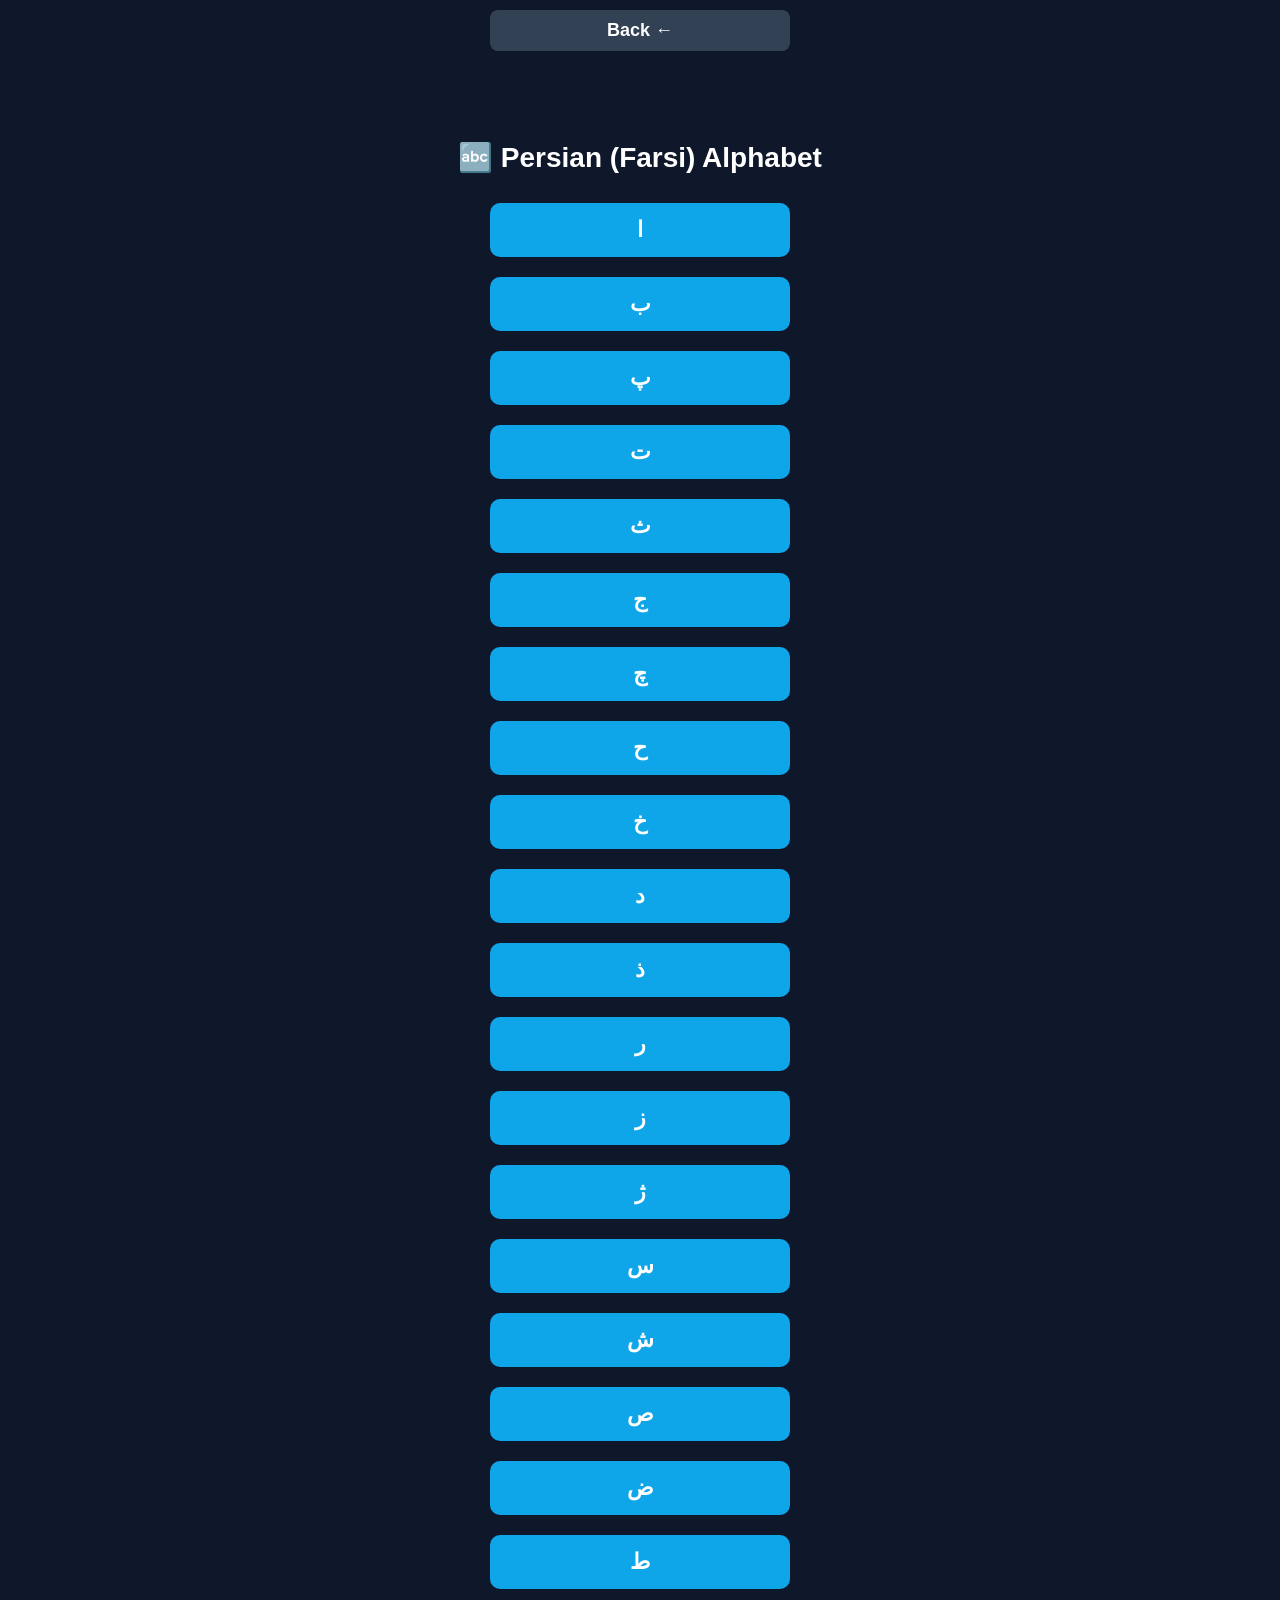
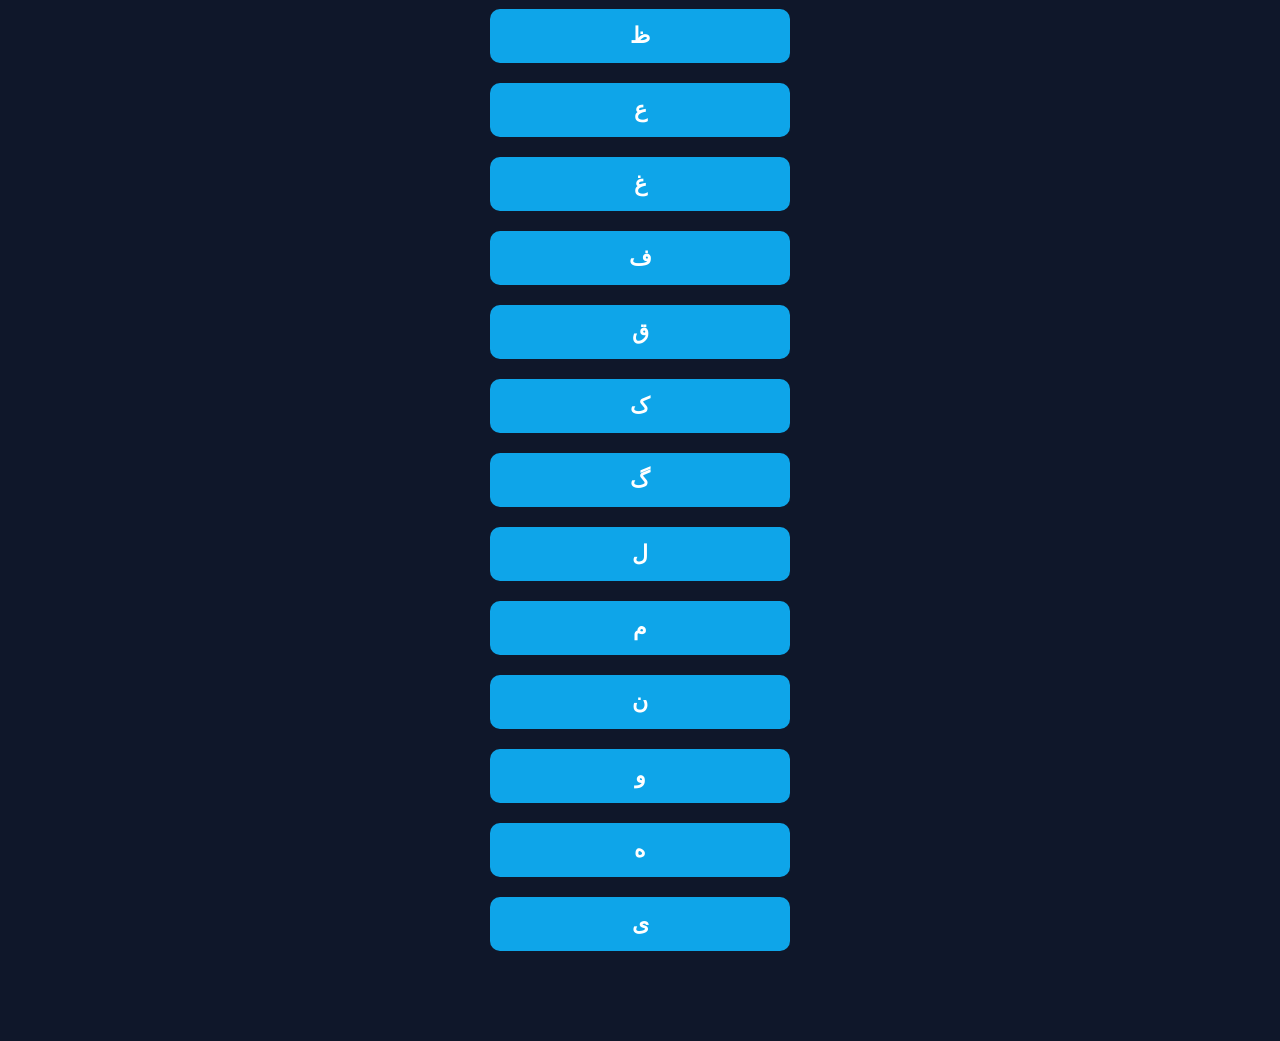
==== characters.html @ 45ba9312 "Add files via upload" ====
<!DOCTYPE html> 
<html lang="en">
<head>
  <meta name="viewport" content="width=device-width, initial-scale=1.0">
  <title>FarsiFlow - Characters</title>
  <link rel="stylesheet" href="style.css">
</head>

<body>

  <button class="back-btn" onclick="goBack()">← Back</button>

  <div class="container">
    <h1>Persian (Farsi) Alphabet 🔤</h1>

    <!-- Character List -->
    <div id="characterList" dir="rtl"></div>
  </div>

  <script src="characters.js"></script>

  <script>
    function goBack() {
      window.history.back();
    }
  </script>

</body>
</html>
---- style.css ----
/* ===== GLOBAL ===== */
body {
  margin: 0;
  padding: 0;
  background: #0f172a;
  color: white;
  font-family: 'Segoe UI', Arial, 'Noto Naskh Arabic', sans-serif;
  text-align: center;
  direction: rtl;
}

/* ===== CONTAINER ===== */
.container {
  width: 90%;
  max-width: 500px;
  margin: 80px auto;
}

/* ===== HEADINGS ===== */
h1 { font-size: 28px; }
h2 { margin-top: 40px; font-size: 26px; }
p { font-size: 16px; }

/* ===== BUTTONS ===== */
button {
  width: 90%;
  max-width: 300px;
  padding: 14px;
  margin: 10px auto;
  font-size: 18px;
  font-weight: bold;
  border: none;
  border-radius: 10px;
  cursor: pointer;
  background: #22c55e;
  color: black;
  transition: 0.2s;
}

button:hover {
  background: #16a34a;
}

/* ===== MENU ===== */
.level-buttons {
  display: flex;
  flex-direction: column;
  align-items: center;
  gap: 15px;
}

.level-buttons button {
  background: #1e293b;
  color: white;
}

.level-buttons button:hover {
  background: #334155;
}

/* ===== BACK BUTTON ===== */
.back-btn {
  display: inline-block;
  margin: 10px;
  padding: 10px 16px;
  background: #334155;
  color: white;
  border-radius: 8px;
}

.back-btn:hover {
  background: #475569;
}

/* ===== CHARACTER LIST ===== */
#characterList button {
  background: #0ea5e9;
  color: white;
  font-size: 22px;
}

/* ===== VIEWER ===== */
.viewer-card {
  background: #1e293b;
  padding: 20px;
  border-radius: 15px;
  margin: 20px auto;
  max-width: 400px;
}

#charDisplay {
  font-size: 90px;
  margin: 10px 0;
}

.info-text {
  font-size: 20px;
  color: #38bdf8;
}

/* ===== FORMS ===== */
.forms-container {
  display: flex;
  flex-direction: column;
  gap: 15px;
}

.form-card {
  background: #1e293b;
  padding: 15px;
  border-radius: 12px;
}

.form-char {
  font-size: 60px;
  background: #0f172a;
  padding: 20px;
  border-radius: 10px;
}

/* ===== STORIES LIST ===== */
#storyList {
  margin-top: 40px;
  display: flex;
  flex-direction: column;
  align-items: center;
  gap: 20px;
}

.story-btn {
  background: #1e293b;
  padding: 18px;
  width: 250px;
  border-radius: 12px;
  transition: 0.2s;
}

.story-btn:hover {
  background: #38bdf8;
  color: black;
}

/* ===== STORY VIEWER (FIXED GRID) ===== */
#storyContainer {
  max-width: 900px;
  margin: 80px auto;

  display: flex;
  flex-wrap: wrap;
  justify-content: center; /* 🔥 centered stable grid */
  gap: 12px;

  direction: rtl;
}

/* ===== WORD BUTTONS (FINAL) ===== */
.word {
  width: 90px;        /* 🔥 fixed width */
  height: 60px;       /* 🔥 fixed height */

  background: #1e293b;
  color: white;

  display: inline-flex;   /* 🔥 important */
  align-items: center;
  justify-content: center;

  border-radius: 12px;
  font-size: 20px;

  cursor: pointer;
  transition: 0.2s;

  white-space: nowrap;
overflow: hidden;
text-overflow: ellipsis;

  box-sizing: border-box; /* 🔥 prevents resizing */
}

.word:hover {
  background: #38bdf8;
  color: black;
}

/* ===== POPUP (NO CLICK BLOCKING) ===== */
#popup {
  position: fixed;
  background: #1e293b;
  color: white;

  padding: 12px 16px;
  border-radius: 12px;

  font-size: 14px;
  display: none;

  z-index: 1000;
  max-width: 220px;
  text-align: center;

  box-shadow: 0 8px 25px rgba(0,0,0,0.6);

  pointer-events: none; /* 🔥 critical */
}

/* ===== SEARCH ===== */
.result-card {
  background: #1e293b;
  padding: 15px;
  border-radius: 12px;
}

/* ===== CONTACT FORM ===== */
.contact-form {
  display: flex;
  flex-direction: column;
  align-items: center;

  width: 100%;
  max-width: 400px;
  margin: 20px auto;
}

/* INPUTS */
.contact-form input,
.contact-form textarea {
  width: 100%;
  padding: 14px;
  margin: 10px 0;

  border: none;
  border-radius: 10px;

  background: #1e293b;
  color: white;

  font-size: 15px;
  outline: none;
}

/* TEXTAREA */
.contact-form textarea {
  height: 120px;
  resize: none;
}

/* BUTTON */
.contact-btn {
  width: 100%;
  padding: 14px;
  margin-top: 10px;

  background: #22c55e;
  color: black;

  border: none;
  border-radius: 10px;

  font-weight: bold;
  font-size: 16px;

  cursor: pointer;
}

.contact-btn:hover {
  background: #16a34a;
}

/* ===== MOBILE ===== */
@media (max-width: 480px) {
  #charDisplay { font-size: 60px; }
}

/* ===== SEARCH INPUT ===== */
.search-input {
  width: 100%;
  max-width: 400px;
  padding: 14px 16px;
  margin: 20px auto;
  display: block;

  font-size: 16px;
  border-radius: 10px;
  border: none;

  background: #1e293b;
  color: white;

  outline: none;
}

/* ===== SEARCH BUTTON ===== */
.search-btn {
  width: 100%;
  max-width: 400px;
  padding: 14px;
  margin: 10px auto 20px;
  display: block;

  font-size: 16px;
  font-weight: bold;

  background: #22c55e;
  color: black;

  border: none;
  border-radius: 10px;

  cursor: pointer;
}

.search-btn:hover {
  background: #16a34a;
}
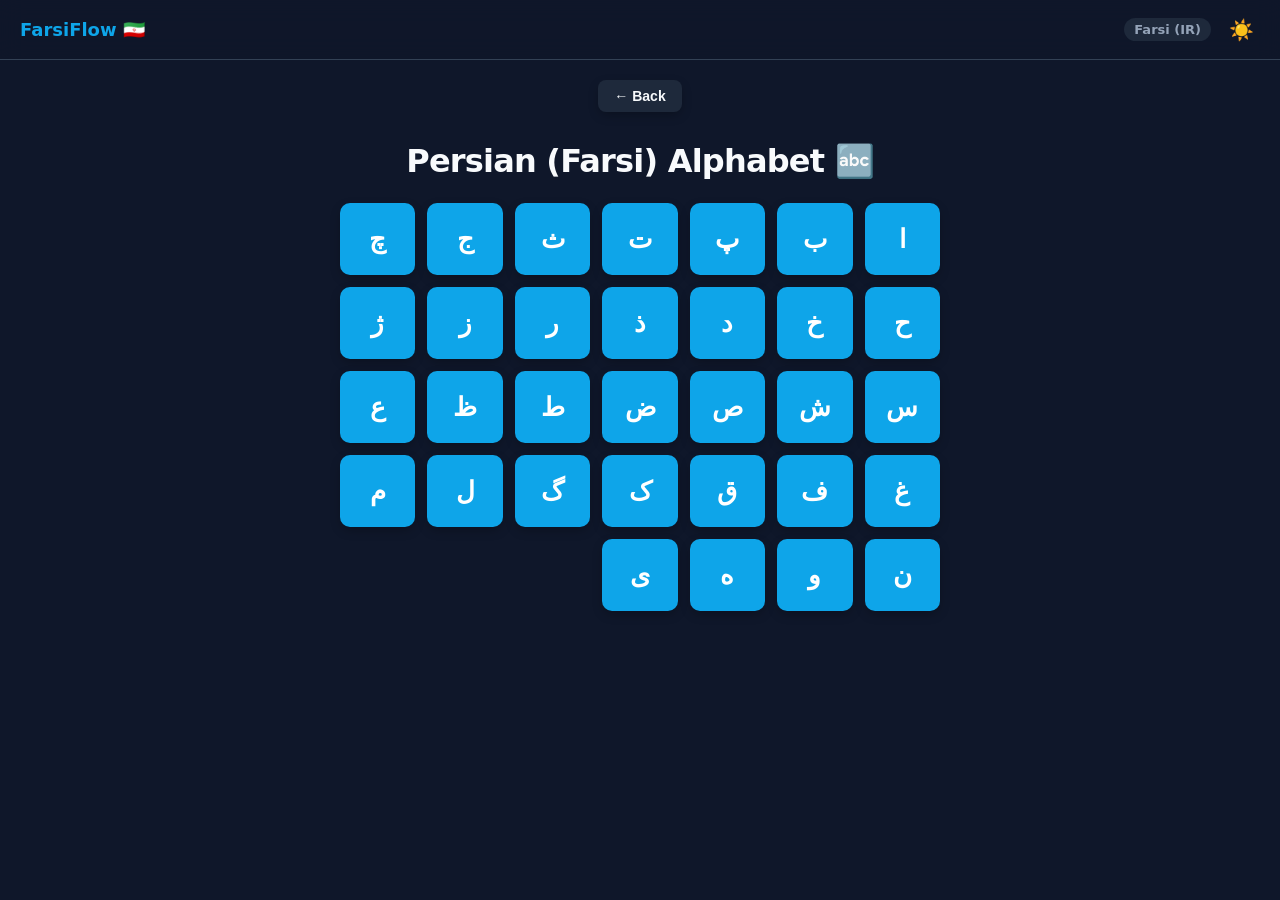
==== commit 190993a8: "Add files via upload" ====
--- a/characters.html
+++ b/characters.html
@@ -1,9 +1,12 @@
 <!DOCTYPE html> 
 <html lang="en">
 <head>
+  <meta charset="UTF-8">
   <meta name="viewport" content="width=device-width, initial-scale=1.0">
   <title>FarsiFlow - Characters</title>
   <link rel="stylesheet" href="style.css">
+  <link rel="manifest" href="manifest.json">
+  <meta name="theme-color" content="#0ea5e9">
 </head>
 
 <body>
@@ -24,6 +27,6 @@
       window.history.back();
     }
   </script>
-
+  <script src="layout.js"></script>
 </body>
 </html>
--- a/style.css
+++ b/style.css
@@ -1,316 +1,1452 @@
-/* ===== GLOBAL ===== */
-body {
-  margin: 0;
-  padding: 0;
-  background: #0f172a;
-  color: white;
-  font-family: 'Segoe UI', Arial, 'Noto Naskh Arabic', sans-serif;
-  text-align: center;
-  direction: rtl;
-}
-
-/* ===== CONTAINER ===== */
-.container {
-  width: 90%;
-  max-width: 500px;
-  margin: 80px auto;
-}
-
-/* ===== HEADINGS ===== */
-h1 { font-size: 28px; }
-h2 { margin-top: 40px; font-size: 26px; }
-p { font-size: 16px; }
-
-/* ===== BUTTONS ===== */
-button {
-  width: 90%;
-  max-width: 300px;
-  padding: 14px;
-  margin: 10px auto;
-  font-size: 18px;
-  font-weight: bold;
-  border: none;
-  border-radius: 10px;
-  cursor: pointer;
-  background: #22c55e;
-  color: black;
-  transition: 0.2s;
-}
-
-button:hover {
-  background: #16a34a;
-}
-
-/* ===== MENU ===== */
-.level-buttons {
-  display: flex;
-  flex-direction: column;
-  align-items: center;
-  gap: 15px;
-}
-
-.level-buttons button {
-  background: #1e293b;
-  color: white;
-}
-
-.level-buttons button:hover {
-  background: #334155;
-}
-
-/* ===== BACK BUTTON ===== */
-.back-btn {
-  display: inline-block;
-  margin: 10px;
-  padding: 10px 16px;
-  background: #334155;
-  color: white;
-  border-radius: 8px;
-}
-
-.back-btn:hover {
-  background: #475569;
-}
-
-/* ===== CHARACTER LIST ===== */
-#characterList button {
-  background: #0ea5e9;
-  color: white;
-  font-size: 22px;
-}
-
-/* ===== VIEWER ===== */
-.viewer-card {
-  background: #1e293b;
-  padding: 20px;
-  border-radius: 15px;
-  margin: 20px auto;
-  max-width: 400px;
-}
-
-#charDisplay {
-  font-size: 90px;
-  margin: 10px 0;
-}
-
-.info-text {
-  font-size: 20px;
-  color: #38bdf8;
-}
-
-/* ===== FORMS ===== */
-.forms-container {
-  display: flex;
-  flex-direction: column;
-  gap: 15px;
-}
-
-.form-card {
-  background: #1e293b;
-  padding: 15px;
-  border-radius: 12px;
-}
-
-.form-char {
-  font-size: 60px;
-  background: #0f172a;
-  padding: 20px;
-  border-radius: 10px;
-}
-
-/* ===== STORIES LIST ===== */
-#storyList {
-  margin-top: 40px;
-  display: flex;
-  flex-direction: column;
-  align-items: center;
-  gap: 20px;
-}
-
-.story-btn {
-  background: #1e293b;
-  padding: 18px;
-  width: 250px;
-  border-radius: 12px;
-  transition: 0.2s;
-}
-
-.story-btn:hover {
-  background: #38bdf8;
-  color: black;
-}
-
-/* ===== STORY VIEWER (FIXED GRID) ===== */
-#storyContainer {
-  max-width: 900px;
-  margin: 80px auto;
-
-  display: flex;
-  flex-wrap: wrap;
-  justify-content: center; /* 🔥 centered stable grid */
-  gap: 12px;
-
-  direction: rtl;
-}
-
-/* ===== WORD BUTTONS (FINAL) ===== */
-.word {
-  width: 90px;        /* 🔥 fixed width */
-  height: 60px;       /* 🔥 fixed height */
-
-  background: #1e293b;
-  color: white;
-
-  display: inline-flex;   /* 🔥 important */
-  align-items: center;
-  justify-content: center;
-
-  border-radius: 12px;
-  font-size: 20px;
-
-  cursor: pointer;
-  transition: 0.2s;
-
-  white-space: nowrap;
-overflow: hidden;
-text-overflow: ellipsis;
-
-  box-sizing: border-box; /* 🔥 prevents resizing */
-}
-
-.word:hover {
-  background: #38bdf8;
-  color: black;
-}
-
-/* ===== POPUP (NO CLICK BLOCKING) ===== */
-#popup {
-  position: fixed;
-  background: #1e293b;
-  color: white;
-
-  padding: 12px 16px;
-  border-radius: 12px;
-
-  font-size: 14px;
-  display: none;
-
-  z-index: 1000;
-  max-width: 220px;
-  text-align: center;
-
-  box-shadow: 0 8px 25px rgba(0,0,0,0.6);
-
-  pointer-events: none; /* 🔥 critical */
-}
-
-/* ===== SEARCH ===== */
-.result-card {
-  background: #1e293b;
-  padding: 15px;
-  border-radius: 12px;
-}
-
-/* ===== CONTACT FORM ===== */
-.contact-form {
-  display: flex;
-  flex-direction: column;
-  align-items: center;
-
-  width: 100%;
-  max-width: 400px;
-  margin: 20px auto;
-}
-
-/* INPUTS */
-.contact-form input,
-.contact-form textarea {
-  width: 100%;
-  padding: 14px;
-  margin: 10px 0;
-
-  border: none;
-  border-radius: 10px;
-
-  background: #1e293b;
-  color: white;
-
-  font-size: 15px;
-  outline: none;
-}
-
-/* TEXTAREA */
-.contact-form textarea {
-  height: 120px;
-  resize: none;
-}
-
-/* BUTTON */
-.contact-btn {
-  width: 100%;
-  padding: 14px;
-  margin-top: 10px;
-
-  background: #22c55e;
-  color: black;
-
-  border: none;
-  border-radius: 10px;
-
-  font-weight: bold;
-  font-size: 16px;
-
-  cursor: pointer;
-}
-
-.contact-btn:hover {
-  background: #16a34a;
-}
-
-/* ===== MOBILE ===== */
-@media (max-width: 480px) {
-  #charDisplay { font-size: 60px; }
-}
-
-/* ===== SEARCH INPUT ===== */
-.search-input {
-  width: 100%;
-  max-width: 400px;
-  padding: 14px 16px;
-  margin: 20px auto;
-  display: block;
-
-  font-size: 16px;
-  border-radius: 10px;
-  border: none;
-
-  background: #1e293b;
-  color: white;
-
-  outline: none;
-}
-
-/* ===== SEARCH BUTTON ===== */
-.search-btn {
-  width: 100%;
-  max-width: 400px;
-  padding: 14px;
-  margin: 10px auto 20px;
-  display: block;
-
-  font-size: 16px;
-  font-weight: bold;
-
-  background: #22c55e;
-  color: black;
-
-  border: none;
-  border-radius: 10px;
-
-  cursor: pointer;
-}
-
-.search-btn:hover {
-  background: #16a34a;
-}
-
+/* ===== CORE DESIGN SYSTEM ===== */
+:root {
+  --bg-primary: #0f172a;
+  --bg-secondary: #1e293b;
+  --bg-accent: #334155;
+  --text-primary: #f8fafc;
+  --text-secondary: #94a3b8;
+  --color-primary: #0ea5e9;
+  --color-primary-hover: #0284c7;
+  --color-success: #22c55e;
+  --color-success-hover: #16a34a;
+  --color-error: #ef4444;
+  --color-warning: #f59e0b;
+  
+  --font-family: 'Segoe UI', system-ui, -apple-system, sans-serif;
+  --font-arabic: 'Noto Naskh Arabic', 'Scheherazade New', 'Amiri', sans-serif;
+  
+  --border-radius-lg: 16px;
+  --border-radius-md: 10px;
+  --border-radius-sm: 8px;
+  
+  --transition-fast: 0.15s ease;
+  --transition-normal: 0.25s ease;
+  --container-max-width: 600px;
+  --shadow-lg: 0 10px 30px -10px rgba(0, 0, 0, 0.5);
+  --shadow-sm: 0 4px 12px -2px rgba(0, 0, 0, 0.3);
+}
+
+/* Light Theme Variables */
+body.light-theme {
+  --bg-primary: #f8fafc;
+  --bg-secondary: #ffffff;
+  --bg-accent: #e2e8f0;
+  --text-primary: #0f172a;
+  --text-secondary: #64748b;
+  --color-primary: #0284c7;
+  --color-primary-hover: #0369a1;
+  --color-success: #16a34a;
+  --color-success-hover: #15803d;
+  --color-error: #dc2626;
+  --color-warning: #d97706;
+  --shadow-lg: 0 10px 30px -10px rgba(0, 0, 0, 0.1);
+  --shadow-sm: 0 4px 12px -2px rgba(0, 0, 0, 0.05);
+}
+
+/* ===== GLOBAL & BODY ===== */
+* {
+  box-sizing: border-box;
+  margin: 0;
+  padding: 0;
+}
+
+body {
+  background: var(--bg-primary);
+  color: var(--text-primary);
+  font-family: var(--font-family);
+  text-align: center;
+  direction: ltr;
+  transition: background var(--transition-normal), color var(--transition-normal);
+  min-height: 100vh;
+  padding-top: 70px; /* offset for sticky header */
+  padding-bottom: 80px; /* offset for mobile tab bar */
+}
+
+/* ===== CONTAINER ===== */
+.container {
+  width: 92%;
+  max-width: var(--container-max-width);
+  margin: 20px auto;
+  animation: fadeIn var(--transition-normal);
+}
+
+@keyframes fadeIn {
+  from { opacity: 0; transform: translateY(8px); }
+  to { opacity: 1; transform: translateY(0); }
+}
+
+/* ===== HEADINGS & TYPOGRAPHY ===== */
+h1 {
+  font-size: clamp(24px, 5vw, 32px);
+  font-weight: 800;
+  letter-spacing: -0.025em;
+  margin-bottom: 8px;
+}
+
+h2 {
+  font-size: clamp(20px, 4vw, 24px);
+  font-weight: 700;
+  margin-top: 20px;
+  margin-bottom: 12px;
+}
+
+p {
+  font-size: 15px;
+  color: var(--text-secondary);
+  line-height: 1.6;
+}
+
+hr {
+  border: 0;
+  height: 1px;
+  background: var(--bg-accent);
+  margin: 20px 0;
+}
+
+/* ===== MODERN DYNAMIC BUTTONS ===== */
+button, .action-btn {
+  width: 100%;
+  max-width: 320px;
+  padding: 14px 20px;
+  margin: 8px auto;
+  font-size: 16px;
+  font-weight: 700;
+  border: none;
+  border-radius: var(--border-radius-md);
+  cursor: pointer;
+  background: var(--color-primary);
+  color: #ffffff;
+  transition: all var(--transition-fast);
+  box-shadow: var(--shadow-sm);
+  display: inline-flex;
+  align-items: center;
+  justify-content: center;
+  gap: 8px;
+  user-select: none;
+}
+
+button:hover, .action-btn:hover {
+  background: var(--color-primary-hover);
+  transform: translateY(-2px);
+  box-shadow: var(--shadow-lg);
+}
+
+button:active, .action-btn:active {
+  transform: scale(0.98);
+}
+
+button:disabled, .action-btn:disabled {
+  opacity: 0.5;
+  cursor: not-allowed;
+  transform: none;
+  box-shadow: none;
+}
+
+/* Back Button Styles */
+.back-btn {
+  display: inline-flex;
+  width: auto;
+  padding: 8px 16px;
+  font-size: 14px;
+  background: var(--bg-secondary);
+  color: var(--text-primary);
+  border-radius: var(--border-radius-sm);
+  margin: 10px;
+}
+
+.back-btn:hover {
+  background: var(--bg-accent);
+}
+
+/* Menu Button Lists */
+.level-buttons {
+  display: flex;
+  flex-direction: column;
+  align-items: center;
+  gap: 12px;
+  width: 100%;
+}
+
+.level-buttons button {
+  background: var(--bg-secondary);
+  color: var(--text-primary);
+}
+
+.level-buttons button:hover {
+  background: var(--bg-accent);
+}
+
+/* ===== APP HEADER & FOOTER NAV ===== */
+.app-header {
+  position: fixed;
+  top: 0;
+  left: 0;
+  right: 0;
+  height: 60px;
+  background: rgba(15, 23, 42, 0.8);
+  backdrop-filter: blur(12px);
+  -webkit-backdrop-filter: blur(12px);
+  border-bottom: 1px solid var(--bg-accent);
+  z-index: 1000;
+  display: flex;
+  align-items: center;
+  justify-content: space-between;
+  padding: 0 20px;
+  transition: background var(--transition-normal);
+}
+
+body.light-theme .app-header {
+  background: rgba(248, 250, 252, 0.8);
+}
+
+.app-header .logo-container {
+  display: flex;
+  align-items: center;
+  gap: 8px;
+  font-size: 18px;
+  font-weight: 800;
+  color: var(--color-primary);
+  text-decoration: none;
+}
+
+.app-header .header-controls {
+  display: flex;
+  align-items: center;
+  gap: 12px;
+}
+
+.app-header .header-controls span {
+  font-size: 13px;
+  font-weight: 600;
+  background: var(--bg-secondary);
+  padding: 4px 10px;
+  border-radius: 20px;
+  color: var(--text-secondary);
+}
+
+.theme-toggle-btn {
+  background: none;
+  border: none;
+  cursor: pointer;
+  font-size: 20px;
+  padding: 6px;
+  width: auto;
+  box-shadow: none;
+  color: var(--text-primary);
+}
+
+.theme-toggle-btn:hover {
+  background: var(--bg-accent);
+  transform: rotate(15deg);
+  box-shadow: none;
+}
+
+/* Bottom Tab Navigation Bar */
+.bottom-nav {
+  position: fixed;
+  bottom: 0;
+  left: 0;
+  right: 0;
+  height: 64px;
+  background: rgba(30, 41, 59, 0.9);
+  backdrop-filter: blur(16px);
+  -webkit-backdrop-filter: blur(16px);
+  border-top: 1px solid var(--bg-accent);
+  display: flex;
+  justify-content: space-around;
+  align-items: center;
+  z-index: 1000;
+  box-shadow: 0 -4px 20px rgba(0, 0, 0, 0.3);
+}
+
+body.light-theme .bottom-nav {
+  background: rgba(255, 255, 255, 0.9);
+  box-shadow: 0 -4px 20px rgba(0, 0, 0, 0.05);
+}
+
+.nav-item {
+  display: flex;
+  flex-direction: column;
+  align-items: center;
+  justify-content: center;
+  color: var(--text-secondary);
+  text-decoration: none;
+  font-size: 10px;
+  font-weight: 700;
+  flex: 1;
+  height: 100%;
+  gap: 4px;
+  transition: color var(--transition-fast);
+}
+
+.nav-item .nav-icon {
+  font-size: 20px;
+}
+
+.nav-item:hover {
+  color: var(--text-primary);
+}
+
+.nav-item.active {
+  color: var(--color-primary);
+}
+
+/* Hide desktop styles */
+@media (min-width: 769px) {
+  body {
+    padding-bottom: 20px; /* No mobile nav bar padding */
+  }
+  .bottom-nav {
+    display: none; /* Hide on desktop */
+  }
+}
+
+/* ===== CHARACTER LIST ALPHABET ===== */
+#characterList {
+  display: grid;
+  grid-template-columns: repeat(auto-fill, minmax(68px, 1fr));
+  gap: 12px;
+  padding: 15px 0;
+}
+
+#characterList button.char-btn {
+  background: var(--color-primary);
+  color: white;
+  font-size: 26px;
+  font-family: var(--font-arabic);
+  height: 72px;
+  width: 100%;
+  margin: 0;
+  padding: 0;
+  border-radius: var(--border-radius-md);
+  box-shadow: var(--shadow-sm);
+}
+
+#characterList button.char-btn:hover {
+  background: var(--color-primary-hover);
+}
+
+/* ===== CARD VIEWER (ALPHABET VIEWER) ===== */
+.viewer-card {
+  background: var(--bg-secondary);
+  padding: 24px;
+  border-radius: var(--border-radius-lg);
+  margin: 20px auto;
+  box-shadow: var(--shadow-lg);
+  border: 1px solid var(--bg-accent);
+}
+
+#charDisplay {
+  font-size: clamp(64px, 15vw, 110px);
+  margin: 5px 0;
+  font-family: var(--font-arabic);
+  color: var(--text-primary);
+}
+
+.info-text {
+  font-size: clamp(16px, 4vw, 20px);
+  color: var(--color-primary);
+  font-weight: 600;
+  margin-bottom: 20px;
+}
+
+.forms-container {
+  display: grid;
+  grid-template-columns: repeat(2, 1fr);
+  gap: 16px;
+  margin: 20px 0;
+}
+
+.form-card {
+  background: var(--bg-primary);
+  padding: 14px;
+  border-radius: var(--border-radius-md);
+  border: 1px solid var(--bg-accent);
+  display: flex;
+  flex-direction: column;
+  align-items: center;
+  cursor: pointer;
+  transition: all var(--transition-fast);
+}
+
+.form-card:hover {
+  border-color: var(--color-primary);
+  transform: translateY(-2px);
+}
+
+.form-card.active {
+  border-color: var(--color-primary);
+  box-shadow: 0 0 0 2px var(--color-primary);
+  background: var(--bg-secondary);
+}
+
+.form-card h3 {
+  font-size: 13px;
+  color: var(--text-secondary);
+  margin-bottom: 8px;
+}
+
+.form-char {
+  font-size: 42px;
+  font-family: var(--font-arabic);
+  background: var(--bg-secondary);
+  padding: 10px;
+  width: 70px;
+  height: 70px;
+  display: flex;
+  align-items: center;
+  justify-content: center;
+  border-radius: var(--border-radius-sm);
+  margin-bottom: 8px;
+}
+
+.example-text {
+  font-size: 14px;
+  line-height: 1.4;
+  font-family: var(--font-arabic);
+  direction: rtl;
+  text-align: center;
+}
+
+.example-text small {
+  font-family: var(--font-family);
+  color: var(--text-secondary);
+}
+
+/* ===== STORY LIST CARD LAYOUT ===== */
+#storyList {
+  margin-top: 25px;
+  display: grid;
+  grid-template-columns: 1fr;
+  gap: 20px;
+  width: 100%;
+  max-width: 500px;
+  margin-left: auto;
+  margin-right: auto;
+}
+
+.story-card {
+  background: var(--bg-secondary);
+  border: 1px solid var(--bg-accent);
+  border-radius: var(--border-radius-lg);
+  padding: 20px;
+  text-align: left;
+  box-shadow: var(--shadow-sm);
+  transition: transform var(--transition-normal), border-color var(--transition-normal), box-shadow var(--transition-normal);
+  display: flex;
+  flex-direction: column;
+  gap: 10px;
+  cursor: pointer;
+}
+
+.story-card:hover {
+  transform: translateY(-2px);
+  border-color: var(--color-primary);
+  box-shadow: var(--shadow-lg);
+}
+
+.story-card-header {
+  display: flex;
+  justify-content: space-between;
+  align-items: flex-start;
+  gap: 12px;
+}
+
+.story-card-title {
+  font-family: var(--font-arabic);
+  font-size: 20px;
+  color: var(--text-primary);
+  direction: rtl;
+  text-align: right;
+  line-height: 1.4;
+  margin: 0;
+  flex: 1;
+}
+
+.difficulty-badge {
+  font-size: 11px;
+  font-weight: 700;
+  padding: 4px 8px;
+  border-radius: 12px;
+  text-transform: uppercase;
+  letter-spacing: 0.05em;
+  white-space: nowrap;
+}
+
+.difficulty-badge.beginner {
+  background: rgba(34, 197, 94, 0.15);
+  color: #4ade80;
+  border: 1px solid rgba(34, 197, 94, 0.3);
+}
+
+.difficulty-badge.beginner-intermediate {
+  background: rgba(168, 85, 247, 0.15);
+  color: #c084fc;
+  border: 1px solid rgba(168, 85, 247, 0.3);
+}
+
+.difficulty-badge.intermediate {
+  background: rgba(245, 158, 11, 0.15);
+  color: #fbbf24;
+  border: 1px solid rgba(245, 158, 11, 0.3);
+}
+
+.difficulty-badge.advanced {
+  background: rgba(239, 68, 68, 0.15);
+  color: #f87171;
+  border: 1px solid rgba(239, 68, 68, 0.3);
+}
+
+.difficulty-badge.expert {
+  background: rgba(219, 39, 119, 0.15);
+  color: #f472b6;
+  border: 1px solid rgba(219, 39, 119, 0.3);
+}
+
+.story-card-subtitle {
+  font-size: 14px;
+  color: var(--text-secondary);
+  font-style: italic;
+  margin-top: -4px;
+}
+
+.story-card-stats {
+  display: flex;
+  flex-wrap: wrap;
+  gap: 12px;
+  font-size: 12px;
+  color: var(--text-secondary);
+  border-top: 1px solid rgba(255,255,255,0.05);
+  padding-top: 8px;
+}
+
+body.light-theme .story-card-stats {
+  border-top-color: rgba(0,0,0,0.05);
+}
+
+.story-card-stats span {
+  display: flex;
+  align-items: center;
+  gap: 4px;
+}
+
+.read-story-btn {
+  background: var(--color-primary);
+  color: white;
+  border: none;
+  border-radius: var(--border-radius-md);
+  padding: 10px 16px;
+  font-size: 13px;
+  font-weight: 600;
+  cursor: pointer;
+  width: 100%;
+  margin-top: 8px;
+  text-align: center;
+  transition: background var(--transition-fast);
+}
+
+.read-story-btn:hover {
+  background: var(--color-primary-hover);
+}
+
+/* ===== STORY VIEWER ===== */
+#storyContainer {
+  background: var(--bg-secondary);
+  padding: 25px;
+  border-radius: var(--border-radius-lg);
+  border: 1px solid var(--bg-accent);
+  display: flex;
+  flex-wrap: wrap;
+  justify-content: center;
+  gap: 10px;
+  margin: 20px 0;
+  direction: rtl;
+}
+
+.word {
+  padding: 8px 12px;
+  background: var(--bg-primary);
+  color: var(--text-primary);
+  border-radius: var(--border-radius-sm);
+  font-size: 20px;
+  font-family: var(--font-arabic);
+  cursor: pointer;
+  transition: all var(--transition-fast);
+  border: 1px solid var(--bg-accent);
+  user-select: none;
+}
+
+.word:hover {
+  background: var(--color-primary);
+  color: white;
+  transform: translateY(-1px);
+}
+
+.word.active {
+  background: var(--color-primary);
+  color: white;
+}
+
+/* Interactive Popup */
+#popup {
+  position: absolute;
+  background: var(--bg-secondary);
+  color: var(--text-primary);
+  padding: 16px 20px;
+  border-radius: var(--border-radius-lg);
+  font-size: 14px;
+  display: none;
+  z-index: 1010;
+  max-width: 250px;
+  text-align: center;
+  box-shadow: 0 10px 30px rgba(0,0,0,0.6);
+  border: 1px solid var(--color-primary);
+  pointer-events: auto; /* Allow interaction */
+}
+
+/* ===== SEARCH SYSTEM ===== */
+.search-input {
+  width: 100%;
+  max-width: 420px;
+  padding: 16px;
+  margin: 10px auto;
+  display: block;
+  font-size: 16px;
+  border-radius: var(--border-radius-md);
+  border: 1px solid var(--bg-accent);
+  background: var(--bg-secondary);
+  color: var(--text-primary);
+  outline: none;
+  transition: border var(--transition-fast);
+}
+
+.search-input:focus {
+  border-color: var(--color-primary);
+}
+
+.search-btn {
+  width: 100%;
+  max-width: 420px;
+}
+
+#results {
+  display: flex;
+  flex-direction: column;
+  gap: 12px;
+  margin-top: 20px;
+}
+
+.result-card {
+  background: var(--bg-secondary);
+  border: 1px solid var(--bg-accent);
+  padding: 16px;
+  border-radius: var(--border-radius-md);
+  text-align: left;
+  cursor: pointer;
+  transition: border var(--transition-fast);
+}
+
+.result-card:hover {
+  border-color: var(--color-primary);
+}
+
+.result-card h2 {
+  font-family: var(--font-arabic);
+  font-size: 24px;
+  margin-top: 0;
+  margin-bottom: 6px;
+  color: var(--text-primary);
+}
+
+.result-card p {
+  text-align: left;
+}
+
+mark {
+  background: rgba(14, 165, 233, 0.3);
+  color: inherit;
+  padding: 0 2px;
+  border-radius: 2px;
+}
+
+/* ===== DYNAMIC WRITING & TRACING CANVAS ===== */
+.canvas-wrapper {
+  position: relative;
+  width: 100%;
+  max-width: 400px;
+  margin: 15px auto;
+}
+
+canvas#tracingCanvas {
+  background: #090d16;
+  border: 2px dashed var(--color-primary);
+  border-radius: var(--border-radius-lg);
+  width: 100%;
+  height: 280px;
+  cursor: crosshair;
+  touch-action: none; /* Prevent scroll while drawing */
+}
+
+body.light-theme canvas#tracingCanvas {
+  background: #f1f5f9;
+}
+
+/* Canvas Guidance Overlay */
+.canvas-guidance {
+  position: absolute;
+  top: 50%;
+  left: 50%;
+  transform: translate(-50%, -50%);
+  font-size: 110px;
+  font-family: var(--font-arabic);
+  opacity: 0.15;
+  color: var(--text-primary);
+  pointer-events: none;
+  user-select: none;
+}
+
+.canvas-controls {
+  display: flex;
+  gap: 10px;
+  justify-content: center;
+  margin: 10px auto;
+  max-width: 400px;
+}
+
+.canvas-controls button {
+  width: auto;
+  flex: 1;
+  padding: 10px 16px;
+}
+
+/* ===== KEYBOARD PRACTICE ===== */
+.typing-container {
+  display: flex;
+  flex-direction: column;
+  align-items: center;
+  width: 100%;
+}
+
+.target-text-card {
+  background: var(--bg-secondary);
+  padding: 24px;
+  border-radius: var(--border-radius-lg);
+  width: 100%;
+  max-width: 420px;
+  margin-bottom: 20px;
+  border: 1px solid var(--bg-accent);
+  box-shadow: var(--shadow-lg);
+}
+
+.target-arabic {
+  font-family: var(--font-arabic);
+  font-size: 42px;
+  margin: 10px 0;
+  direction: rtl;
+  letter-spacing: 2px;
+}
+
+.target-meaning {
+  color: var(--text-secondary);
+  font-size: 15px;
+}
+
+/* Visual Typing Feedback */
+.input-feedback-display {
+  display: flex;
+  justify-content: center;
+  gap: 4px;
+  margin: 15px 0;
+  direction: rtl;
+}
+
+.char-box {
+  width: 40px;
+  height: 48px;
+  border: 2px solid var(--bg-accent);
+  border-radius: var(--border-radius-sm);
+  display: flex;
+  align-items: center;
+  justify-content: center;
+  font-family: var(--font-arabic);
+  font-size: 26px;
+  background: var(--bg-primary);
+}
+
+.char-box.correct {
+  background: rgba(34, 197, 94, 0.2);
+  border-color: var(--color-success);
+  color: var(--color-success);
+}
+
+.char-box.incorrect {
+  background: rgba(239, 68, 68, 0.2);
+  border-color: var(--color-error);
+  color: var(--color-error);
+}
+
+.char-box.current {
+  border-color: var(--color-primary);
+  box-shadow: 0 0 8px rgba(14, 165, 233, 0.5);
+  animation: pulse 1.2s infinite;
+}
+
+@keyframes pulse {
+  0% { transform: scale(1); }
+  50% { transform: scale(1.05); }
+  100% { transform: scale(1); }
+}
+
+/* Virtual Keyboard UI */
+.virtual-keyboard {
+  width: 100%;
+  max-width: 500px;
+  background: var(--bg-secondary);
+  border: 1px solid var(--bg-accent);
+  padding: 10px;
+  border-radius: var(--border-radius-lg);
+  margin-top: 15px;
+  display: flex;
+  flex-direction: column;
+  gap: 6px;
+  direction: rtl; /* Persian layout flows right to left */
+}
+
+.keyboard-row {
+  display: flex;
+  justify-content: center;
+  gap: 4px;
+  width: 100%;
+}
+
+.key {
+  background: var(--bg-primary);
+  color: var(--text-primary);
+  border: 1px solid var(--bg-accent);
+  border-radius: var(--border-radius-sm);
+  height: 42px;
+  flex: 1;
+  display: flex;
+  align-items: center;
+  justify-content: center;
+  font-family: var(--font-arabic);
+  font-size: 16px;
+  cursor: pointer;
+  user-select: none;
+  transition: all var(--transition-fast);
+}
+
+.key:hover {
+  background: var(--bg-accent);
+}
+
+.key:active {
+  background: var(--color-primary);
+  color: white;
+}
+
+.key.space-key {
+  flex: 5;
+}
+
+.key.action-key {
+  flex: 2;
+  font-size: 12px;
+  font-family: var(--font-family);
+  background: var(--bg-accent);
+}
+
+/* ===== POETRY LIBRARY STYLES ===== */
+.poetry-grid {
+  display: grid;
+  grid-template-columns: repeat(auto-fill, minmax(130px, 1fr));
+  gap: 12px;
+  padding: 10px 0;
+}
+
+.poet-card {
+  background: var(--bg-secondary);
+  border: 1px solid var(--bg-accent);
+  padding: 16px;
+  border-radius: var(--border-radius-lg);
+  cursor: pointer;
+  transition: all var(--transition-normal);
+  display: flex;
+  flex-direction: column;
+  align-items: center;
+}
+
+.poet-card:hover {
+  border-color: var(--color-primary);
+  transform: translateY(-3px);
+  box-shadow: var(--shadow-lg);
+}
+
+.poet-avatar {
+  width: 60px;
+  height: 60px;
+  border-radius: 50%;
+  background: var(--bg-accent);
+  display: flex;
+  align-items: center;
+  justify-content: center;
+  font-size: 32px;
+  margin-bottom: 8px;
+}
+
+.poet-name {
+  font-weight: 700;
+  font-size: 14px;
+}
+
+/* Category Tabs */
+.tabs-container {
+  display: flex;
+  overflow-x: auto;
+  gap: 8px;
+  margin: 15px 0;
+  padding-bottom: 4px;
+  scrollbar-width: none;
+}
+
+.tabs-container::-webkit-scrollbar {
+  display: none;
+}
+
+.tab-item {
+  padding: 8px 16px;
+  background: var(--bg-secondary);
+  border: 1px solid var(--bg-accent);
+  border-radius: 20px;
+  font-size: 13px;
+  font-weight: 700;
+  cursor: pointer;
+  white-space: nowrap;
+  color: var(--text-secondary);
+  transition: all var(--transition-fast);
+}
+
+.tab-item.active {
+  background: var(--color-primary);
+  border-color: var(--color-primary);
+  color: white;
+}
+
+.poem-list-item {
+  background: var(--bg-secondary);
+  border: 1px solid var(--bg-accent);
+  padding: 16px;
+  border-radius: var(--border-radius-md);
+  margin-bottom: 12px;
+  text-align: left;
+  cursor: pointer;
+  display: flex;
+  justify-content: space-between;
+  align-items: center;
+  transition: border var(--transition-fast);
+}
+
+.poem-list-item:hover {
+  border-color: var(--color-primary);
+}
+
+.poem-info h3 {
+  font-size: 16px;
+  font-family: var(--font-arabic);
+  direction: rtl;
+  text-align: left;
+  margin-bottom: 4px;
+}
+
+.poem-info p {
+  font-size: 12px;
+  text-align: left;
+}
+
+.badge {
+  background: var(--bg-accent);
+  color: var(--text-secondary);
+  font-size: 11px;
+  font-weight: 700;
+  padding: 3px 8px;
+  border-radius: 12px;
+}
+
+/* Interactive Poem Viewer */
+.poem-viewer-container {
+  display: flex;
+  flex-direction: column;
+  gap: 16px;
+}
+
+.verse-row {
+  display: flex;
+  flex-direction: column;
+  gap: 8px;
+  background: var(--bg-secondary);
+  padding: 16px;
+  border-radius: var(--border-radius-lg);
+  border: 1px solid var(--bg-accent);
+}
+
+.verse-arabic {
+  font-family: var(--font-arabic);
+  font-size: 22px;
+  line-height: 1.8;
+  direction: rtl;
+  text-align: right;
+  display: flex;
+  flex-wrap: wrap;
+  justify-content: right;
+  gap: 6px;
+}
+
+.verse-translit {
+  font-size: 13px;
+  color: var(--color-primary);
+  font-style: italic;
+  text-align: left;
+}
+
+.verse-translation {
+  font-size: 14px;
+  color: var(--text-secondary);
+  text-align: left;
+}
+
+.audio-controls-panel {
+  background: var(--bg-secondary);
+  padding: 16px;
+  border-radius: var(--border-radius-lg);
+  border: 1px solid var(--bg-accent);
+  display: flex;
+  align-items: center;
+  justify-content: space-between;
+  flex-wrap: wrap;
+  gap: 12px;
+  margin-bottom: 15px;
+}
+
+.audio-buttons {
+  display: flex;
+  align-items: center;
+  gap: 8px;
+}
+
+.speed-control {
+  display: flex;
+  align-items: center;
+  gap: 8px;
+  font-size: 13px;
+  color: var(--text-secondary);
+}
+
+.speed-control input[type="range"] {
+  width: 80px;
+}
+
+/* Home Page daily verse widget */
+.daily-verse-card {
+  background: var(--bg-secondary);
+  border: 1px solid var(--color-primary);
+  padding: 20px;
+  border-radius: var(--border-radius-lg);
+  margin-bottom: 24px;
+  box-shadow: var(--shadow-lg);
+  text-align: center;
+}
+
+.daily-verse-card h3 {
+  font-size: 14px;
+  color: var(--color-primary);
+  margin-bottom: 12px;
+  text-transform: uppercase;
+  letter-spacing: 1px;
+}
+
+.daily-verse-arabic {
+  font-family: var(--font-arabic);
+  font-size: 22px;
+  line-height: 1.8;
+  direction: rtl;
+  margin-bottom: 8px;
+  color: var(--text-primary);
+}
+
+.daily-verse-translation {
+  font-size: 14px;
+  color: var(--text-secondary);
+  margin-bottom: 15px;
+}
+
+.daily-verse-actions {
+  display: flex;
+  justify-content: center;
+  gap: 10px;
+}
+
+.daily-verse-actions button {
+  width: auto;
+  margin: 0;
+  padding: 8px 16px;
+  font-size: 13px;
+}
+
+/* ===== STORY CHAPTER NAVIGATION HEADER ===== */
+.chapter-nav-header {
+  background: var(--bg-secondary);
+  border: 1px solid var(--bg-accent);
+  border-radius: var(--border-radius-lg);
+  padding: 16px;
+  margin-bottom: 20px;
+  display: flex;
+  flex-direction: column;
+  gap: 12px;
+  align-items: center;
+  width: 100%;
+}
+
+.chapter-controls {
+  display: flex;
+  align-items: center;
+  justify-content: space-between;
+  width: 100%;
+  gap: 10px;
+}
+
+.chapter-select {
+  flex: 1;
+  background: var(--bg-primary);
+  color: var(--text-primary);
+  border: 1px solid var(--bg-accent);
+  border-radius: var(--border-radius-md);
+  padding: 10px 14px;
+  font-size: 14px;
+  font-family: var(--font-family);
+  cursor: pointer;
+  outline: none;
+  transition: border-color var(--transition-fast);
+}
+
+.chapter-select:focus {
+  border-color: var(--color-primary);
+}
+
+.nav-btn {
+  background: var(--bg-accent);
+  color: var(--text-primary);
+  border: none;
+  border-radius: var(--border-radius-md);
+  padding: 10px 16px;
+  font-size: 14px;
+  font-weight: 600;
+  cursor: pointer;
+  transition: all var(--transition-fast);
+  white-space: nowrap;
+}
+
+.nav-btn:hover:not(:disabled) {
+  background: var(--color-primary);
+  color: white;
+}
+
+.nav-btn:disabled {
+  opacity: 0.4;
+  cursor: not-allowed;
+}
+
+.progress-container {
+  width: 100%;
+  background: var(--bg-primary);
+  border-radius: var(--border-radius-sm);
+  height: 8px;
+  overflow: hidden;
+  position: relative;
+}
+
+.progress-bar {
+  background: var(--color-primary);
+  height: 100%;
+  width: 0%;
+  transition: width 0.3s ease;
+}
+
+/* ===== CHAPTER VOCABULARY SECTION ===== */
+.vocabulary-section {
+  margin-top: 35px;
+  border-top: 1px solid var(--bg-accent);
+  padding-top: 25px;
+  text-align: left;
+  width: 100%;
+}
+
+.vocabulary-section h3 {
+  font-size: 18px;
+  font-weight: 700;
+  margin-bottom: 15px;
+  display: flex;
+  align-items: center;
+  gap: 8px;
+}
+
+.vocab-grid {
+  display: grid;
+  grid-template-columns: repeat(auto-fill, minmax(200px, 1fr));
+  gap: 12px;
+  margin-top: 10px;
+}
+
+.vocab-item {
+  background: var(--bg-secondary);
+  border: 1px solid var(--bg-accent);
+  border-radius: var(--border-radius-md);
+  padding: 12px 16px;
+  display: flex;
+  flex-direction: column;
+  gap: 4px;
+  transition: transform var(--transition-fast), border-color var(--transition-fast);
+}
+
+.vocab-item:hover {
+  transform: translateY(-1px);
+  border-color: var(--color-primary);
+}
+
+.vocab-word {
+  font-family: var(--font-arabic);
+  font-size: 20px;
+  color: var(--color-primary);
+  direction: rtl;
+  text-align: right;
+}
+
+.vocab-translit {
+  font-size: 12px;
+  color: var(--text-secondary);
+  font-style: italic;
+}
+
+.vocab-meaning {
+  font-size: 14px;
+  color: var(--text-primary);
+  font-weight: 500;
+}
+
+/* ===== RELATED POETRY INTEGRATION CARD ===== */
+.related-poet-card {
+  background: var(--bg-secondary);
+  border: 1px solid var(--bg-accent);
+  border-radius: var(--border-radius-lg);
+  padding: 20px;
+  margin-top: 24px;
+  text-align: center;
+  box-shadow: var(--shadow-sm);
+  display: flex;
+  flex-direction: column;
+  align-items: center;
+  gap: 12px;
+  border-left: 4px solid var(--color-primary);
+  width: 100%;
+}
+
+.related-poet-header {
+  font-size: 13px;
+  color: var(--color-primary);
+  text-transform: uppercase;
+  font-weight: 700;
+  letter-spacing: 1px;
+}
+
+.related-poet-info {
+  font-size: 18px;
+  font-weight: 700;
+}
+
+.related-poet-work {
+  font-size: 14px;
+  color: var(--text-secondary);
+  font-style: italic;
+  margin-top: -6px;
+}
+
+.poet-link-btn {
+  background: var(--bg-accent);
+  color: var(--text-primary);
+  border: 1px solid var(--color-primary);
+  border-radius: var(--border-radius-md);
+  padding: 8px 16px;
+  font-size: 13px;
+  font-weight: 600;
+  text-decoration: none;
+  cursor: pointer;
+  transition: all var(--transition-fast);
+  display: inline-block;
+  margin-top: 6px;
+}
+
+.poet-link-btn:hover {
+  background: var(--color-primary);
+  color: white;
+}
+
+/* ===== HOME PAGE CONTINUE READING CARD ===== */
+.continue-reading-card {
+  background: var(--bg-secondary);
+  border: 1px solid var(--bg-accent);
+  border-left: 4px solid var(--color-success);
+  padding: 20px;
+  border-radius: var(--border-radius-lg);
+  margin-bottom: 24px;
+  box-shadow: var(--shadow-lg);
+  text-align: left;
+}
+
+.continue-reading-card h3 {
+  font-size: 14px;
+  color: var(--color-success);
+  margin-bottom: 12px;
+  text-transform: uppercase;
+  letter-spacing: 1px;
+}
+
+.continue-reading-title {
+  font-family: var(--font-family);
+  font-size: 18px;
+  font-weight: 700;
+  color: var(--text-primary);
+  margin-bottom: 4px;
+}
+
+.continue-reading-details {
+  font-size: 13px;
+  color: var(--text-secondary);
+  margin-bottom: 10px;
+}
+
+.continue-reading-progress-container {
+  background: var(--bg-primary);
+  border-radius: var(--border-radius-sm);
+  height: 6px;
+  overflow: hidden;
+  margin-bottom: 14px;
+}
+
+.continue-reading-progress-bar {
+  background: var(--color-success);
+  height: 100%;
+  width: 0%;
+  transition: width 0.3s ease;
+}
+
+.continue-reading-btn {
+  background: var(--color-success);
+  color: white;
+  border: none;
+  border-radius: var(--border-radius-md);
+  padding: 8px 16px;
+  font-size: 13px;
+  font-weight: 600;
+  cursor: pointer;
+  transition: background var(--transition-fast);
+  margin: 0;
+  width: auto;
+}
+
+.continue-reading-btn:hover {
+  background: var(--color-success-hover);
+}
+
+/* ===== CONTACT SECTION STYLES ===== */
+.contact-card {
+  background: var(--bg-secondary);
+  border: 1px solid var(--bg-accent);
+  border-radius: var(--border-radius-lg);
+  padding: 32px 24px;
+  margin-top: 24px;
+  box-shadow: var(--shadow-lg);
+  text-align: right;
+  animation: fadeIn var(--transition-normal);
+  transition: transform var(--transition-normal);
+}
+
+.contact-group {
+  margin-bottom: 20px;
+  display: flex;
+  flex-direction: column;
+  gap: 8px;
+}
+
+.contact-group label {
+  font-size: 13.5px;
+  font-weight: 600;
+  color: var(--text-primary);
+  letter-spacing: 0.3px;
+  padding-right: 4px;
+}
+
+.contact-input, .contact-textarea {
+  width: 100%;
+  padding: 14px 16px;
+  font-size: 15px;
+  background: var(--bg-primary);
+  color: var(--text-primary);
+  border: 1px solid var(--bg-accent);
+  border-radius: var(--border-radius-md);
+  outline: none;
+  font-family: var(--font-family);
+  transition: all var(--transition-fast);
+}
+
+.contact-input:focus, .contact-textarea:focus {
+  border-color: var(--color-primary);
+  box-shadow: 0 0 0 3px rgba(14, 165, 233, 0.15);
+  background: var(--bg-secondary);
+}
+
+body.light-theme .contact-input:focus,
+body.light-theme .contact-textarea:focus {
+  box-shadow: 0 0 0 3px rgba(2, 132, 199, 0.1);
+}
+
+.contact-textarea {
+  min-height: 130px;
+  resize: vertical;
+  line-height: 1.6;
+}
+
+.contact-form-btn {
+  width: 100%;
+  padding: 14px 24px;
+  font-size: 16px;
+  font-weight: 700;
+  border-radius: var(--border-radius-md);
+  border: none;
+  cursor: pointer;
+  background: linear-gradient(135deg, var(--color-primary), #0284c7);
+  color: #ffffff;
+  box-shadow: 0 4px 12px rgba(14, 165, 233, 0.2);
+  transition: all var(--transition-fast);
+  display: inline-flex;
+  align-items: center;
+  justify-content: center;
+  gap: 8px;
+  margin: 8px auto 0 auto;
+}
+
+.contact-form-btn:hover {
+  background: linear-gradient(135deg, #0ea5e9, #0369a1);
+  transform: translateY(-2px);
+  box-shadow: 0 6px 20px rgba(14, 165, 233, 0.35);
+}
+
+.contact-form-btn:active {
+  transform: translateY(0);
+}
+
+.contact-status {
+  margin-top: 16px;
+  font-size: 14px;
+  font-weight: 600;
+  text-align: center;
+}
+
